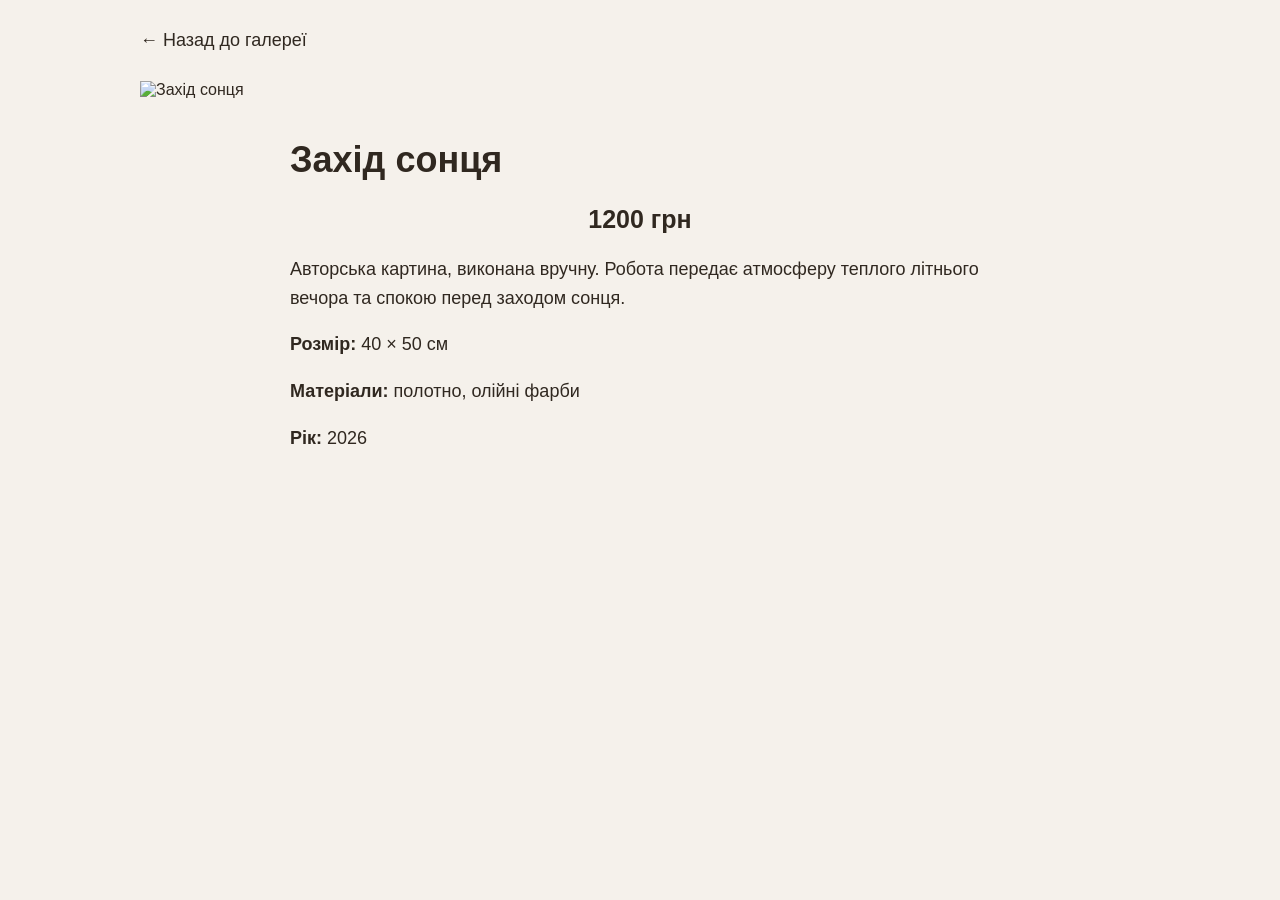
==== art1.html @ 03af876f "First version of art shop" ====
<!doctype html>
<html lang="uk">
  <head>
    <meta charset="UTF-8" />
    <meta name="viewport" content="width=device-width, initial-scale=1.0" />
    <title>Захід сонця</title>

    <link rel="stylesheet" href="style.css" />
  </head>

  <body>
    <main class="art-page">
      <a href="index.html" class="back">← Назад до галереї</a>

      <img class="big-art" src="images/art1.jpg" alt="Захід сонця" />

      <div class="art-info">
        <h1>Захід сонця</h1>

        <h2>1200 грн</h2>

        <p>
          Авторська картина, виконана вручну. Робота передає атмосферу теплого
          літнього вечора та спокою перед заходом сонця.
        </p>

        <p><b>Розмір:</b> 40 × 50 см</p>

        <p><b>Матеріали:</b> полотно, олійні фарби</p>

        <p><b>Рік:</b> 2026</p>
      </div>
    </main>
  </body>
</html>
---- style.css ----
body {
  margin: 0;
  font-family: Arial, sans-serif;
  background-color: #f5f1eb;
  color: #302820;
}

header {
  text-align: center;
  padding: 40px;
  background-color: #3f332a;
  color: white;
}

header h1 {
  margin: 0;
  font-size: 40px;
}

main {
  max-width: 1100px;
  margin: auto;
  padding: 40px;
}

h2 {
  text-align: center;
}

.gallery {
  display: flex;
  justify-content: center;
  gap: 30px;
  flex-wrap: wrap;
}

.art-card {
  width: 280px;
  background-color: white;
  padding: 15px;
  border-radius: 10px;
  cursor: pointer;

  transition: 0.3s;
}

.art-card:hover {
  transform: scale(1.05);
}

.art-card img {
  width: 100%;
  height: 300px;
  object-fit: cover;
  border-radius: 7px;
}

.art-card h3 {
  margin-bottom: 5px;
}

.art-card p {
  font-weight: bold;
}

.art-card {
  text-decoration: none;
  color: inherit;
}

.art-page {
  max-width: 1000px;
  margin: auto;
  padding: 30px;
}

.back {
  display: inline-block;
  margin-bottom: 30px;
  color: #302820;
  text-decoration: none;
  font-size: 18px;
}

.back:hover {
  text-decoration: underline;
}

.big-art {
  display: block;

  max-width: 100%;
  max-height: 85vh;

  margin: 0 auto;

  object-fit: contain;
}

.art-info {
  max-width: 700px;
  margin: 40px auto;
}

.art-info h1 {
  font-size: 36px;
}

.art-info h2 {
  font-size: 25px;
}

.art-info p {
  font-size: 18px;
  line-height: 1.6;
}

/* ===== АДАПТАЦІЯ ДЛЯ ТЕЛЕФОНІВ ===== */

@media (max-width: 600px) {
  header {
    padding: 25px 15px;
  }

  header h1 {
    font-size: 30px;
  }

  header p {
    font-size: 15px;
  }

  main {
    padding: 20px 15px;
  }

  .gallery {
    gap: 20px;
  }

  .art-card {
    width: 100%;
    max-width: 350px;
  }

  .art-card img {
    height: auto;
    max-height: 450px;
    object-fit: cover;
  }

  /* Сторінка окремої картини */

  .art-page {
    padding: 20px 15px;
  }

  .big-art {
    width: 100%;
    height: auto;
    max-height: 80vh;
    object-fit: contain;
  }

  .art-info {
    margin: 25px auto;
  }

  .art-info h1 {
    font-size: 28px;
  }

  .art-info h2 {
    font-size: 22px;
  }

  .art-info p {
    font-size: 16px;
    line-height: 1.5;
  }

  .back {
    font-size: 16px;
    margin-bottom: 20px;
  }
}
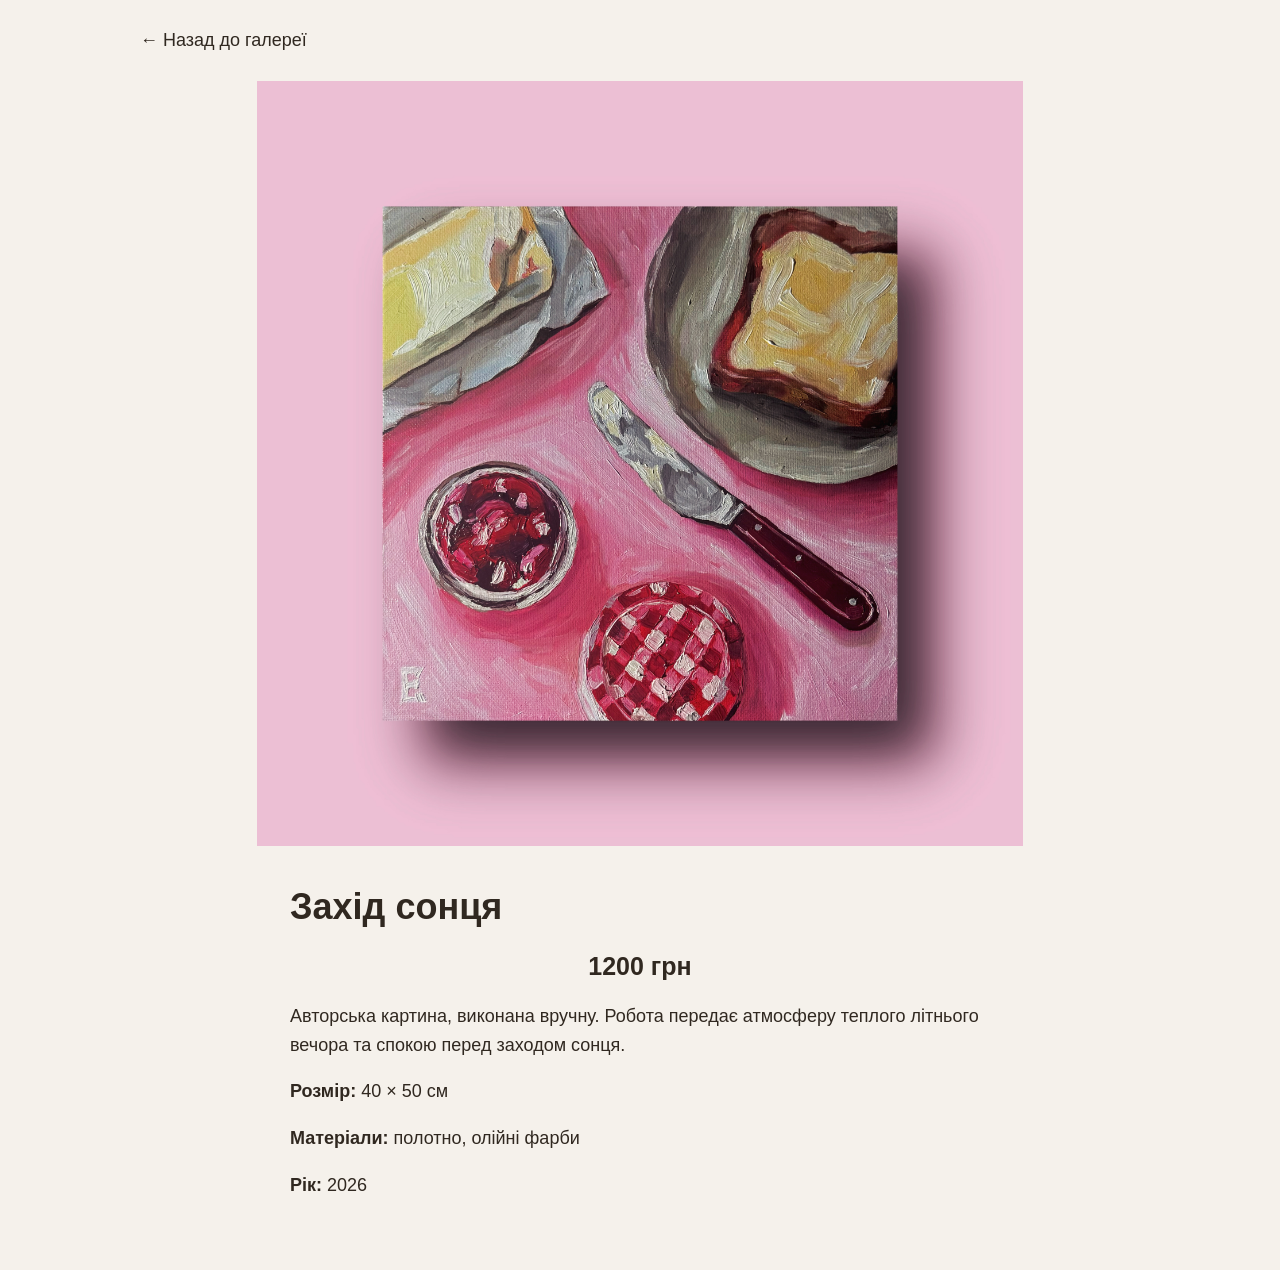
==== commit 52ff43b4: "Зміна2" ====
--- a/art1.html
+++ b/art1.html
@@ -12,7 +12,7 @@
     <main class="art-page">
       <a href="index.html" class="back">← Назад до галереї</a>
 
-      <img class="big-art" src="images/art1.jpg" alt="Захід сонця" />
+      <img class="big-art" src="images/art1.JPG" alt="Захід сонця" />
 
       <div class="art-info">
         <h1>Захід сонця</h1>
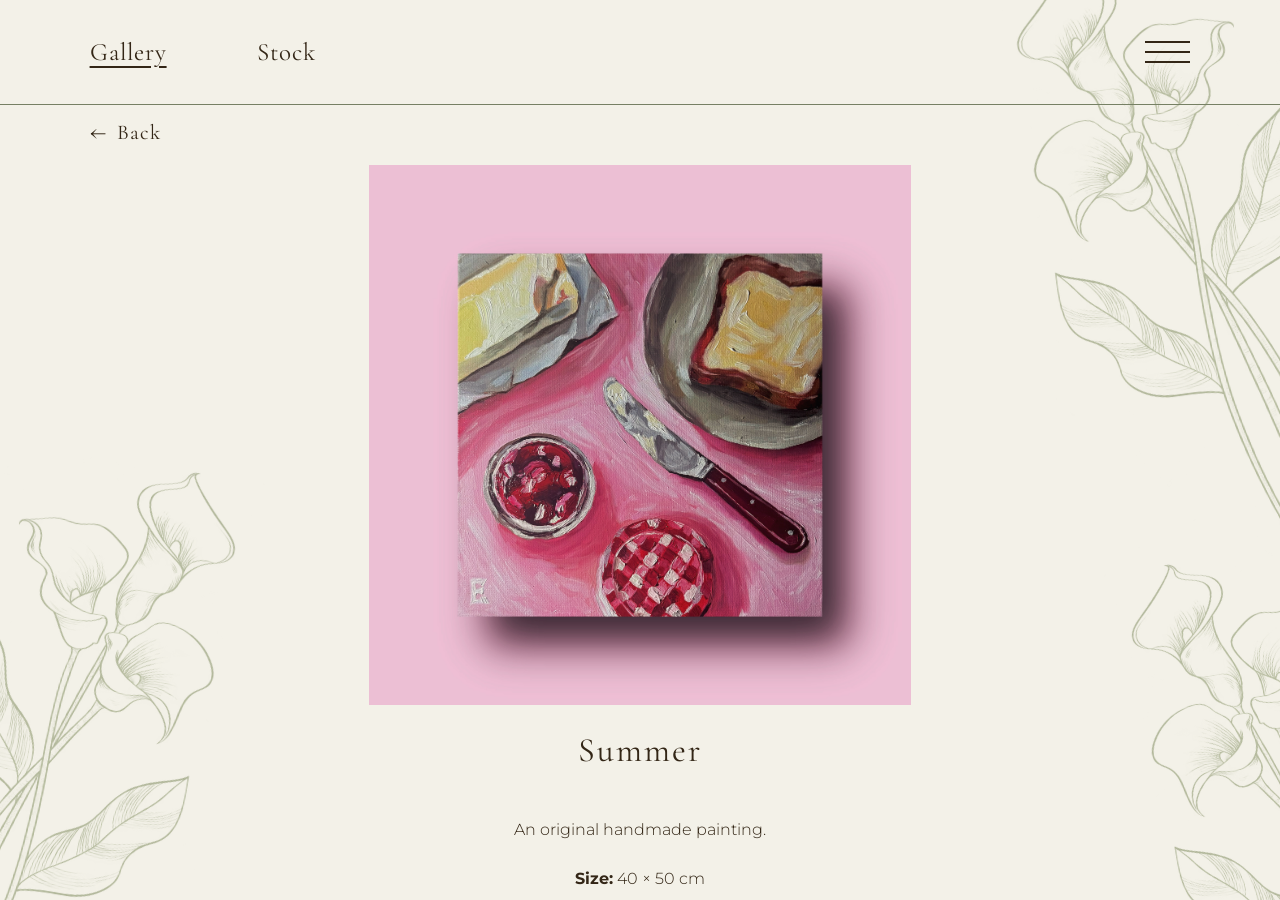
==== commit 4dea4fa7: "ВЕЛИКАЗМІНА-4" ====
--- a/art1.html
+++ b/art1.html
@@ -2,34 +2,111 @@
 <html lang="uk">
   <head>
     <meta charset="UTF-8" />
+
     <meta name="viewport" content="width=device-width, initial-scale=1.0" />
-    <title>Захід сонця</title>
+
+    <title>Art Gallery</title>
+
+    <link rel="preconnect" href="https://fonts.googleapis.com" />
+
+    <link rel="preconnect" href="https://fonts.gstatic.com" crossorigin />
+
+    <link
+      href="https://fonts.googleapis.com/css2?family=Cormorant+Garamond:wght@300;400;500&family=Montserrat:wght@300;400&display=swap"
+      rel="stylesheet"
+    />
 
     <link rel="stylesheet" href="style.css" />
   </head>
 
   <body>
-    <main class="art-page">
-      <a href="index.html" class="back">← Назад до галереї</a>
+    <!-- КВІТИ НА ФОНІ -->
+    <div class="background-flowers">
+      <img src="images/flowers.png" class="flower flower-top-right" alt="" />
+      <img src="images/flowers.png" class="flower flower-middle-right" alt="" />
+      <img src="images/flowers.png" class="flower flower-bottom-left" alt="" />
+    </div>
+    <!-- ВЕРХНЄ МЕНЮ -->
 
-      <img class="big-art" src="images/art1.JPG" alt="Захід сонця" />
+    <header class="header">
+      <nav class="navigation">
+        <a href="index.html" class="active" data-lang="gallery">Gallery</a>
+        <a href="stock.html" data-lang="stock">Stock</a>
+      </nav>
 
-      <div class="art-info">
-        <h1>Захід сонця</h1>
+      <!-- БОКОВЕ МЕНЮ -->
 
-        <h2>1200 грн</h2>
+      <div class="menu">
+        <input type="checkbox" id="menu-toggle" />
+
+        <label for="menu-toggle" class="menu-button">
+          <span></span>
+          <span></span>
+          <span></span>
+        </label>
+
+        <div class="side-menu">
+          <label for="menu-toggle" class="close-menu"> × </label>
+
+          <p class="menu-title">Author</p>
+
+          <p class="menu-text">Instagram:</p>
+
+          <a href="#" class="instagram"> @your.instagram </a>
+
+          <p class="language-title">Change language</p>
+
+          <div class="languages">
+            <button type="button" onclick="changeLanguage('ua')">UA</button>
+
+            <button type="button" onclick="changeLanguage('en')">US</button>
+          </div>
+        </div>
+      </div>
+    </header>
+
+    <!-- КНОПКА НАЗАД -->
+    <a href="index.html" class="back-button">
+      <span>←</span>
+      <span data-lang="back">Back</span>
+    </a>
+
+    <!-- СТОРІНКА КАРТИНИ -->
+
+    <main class="painting-page">
+      <div class="painting-container">
+        <img src="images/art1.JPG" alt="Літо" class="painting-image" />
+
+        <h1 class="painting-title" data-lang="art1-title">Літо</h1>
+
+        <div class="painting-description">
+          <p data-lang="art1-description">
+            Авторська картина, виконана вручну. Робота передає атмосферу теплого
+            літнього вечора та спокою.
+          </p>
+
+          <p>
+            <b data-lang="size">Розмір:</b>
+            40 × 50 <span data-lang="cm">cm</span>
+          </p>
+
+          <p>
+            <b data-lang="materials">Матеріали:</b>
+            <span data-lang="art1-materials">полотно, олійні фарби</span>
+          </p>
+
+          <p>
+            <b data-lang="price">Ціна:</b>
+            1200 <span data-lang="currency">UAH</span>
+          </p>
+        </div>
 
         <p>
-          Авторська картина, виконана вручну. Робота передає атмосферу теплого
-          літнього вечора та спокою перед заходом сонця.
+          <b data-lang="year">Рік:</b>
+          2026
         </p>
-
-        <p><b>Розмір:</b> 40 × 50 см</p>
-
-        <p><b>Матеріали:</b> полотно, олійні фарби</p>
-
-        <p><b>Рік:</b> 2026</p>
       </div>
     </main>
+    <script src="language.js"></script>
   </body>
 </html>
--- a/style.css
+++ b/style.css
@@ -1,186 +1,972 @@
+/* ========================================= */
+/*              ОСНОВНІ НАЛАШТУВАННЯ        */
+/* ========================================= */
+
+* {
+  box-sizing: border-box;
+}
+
+html,
 body {
   margin: 0;
-  font-family: Arial, sans-serif;
-  background-color: #f5f1eb;
-  color: #302820;
-}
-
-header {
+
+  width: 100%;
+  height: 100%;
+
+  overflow: hidden;
+}
+
+body {
+  background-color: #f3f1e8;
+
+  color: #332616;
+
+  font-family: "Montserrat", sans-serif;
+  font-weight: 300;
+
+  position: relative;
+}
+
+/* ========================================= */
+/*              КВІТИ НА ФОНІ               */
+/* ========================================= */
+
+.background-flowers {
+  position: fixed;
+
+  top: 0;
+  left: 0;
+
+  width: 100%;
+  height: 100%;
+
+  overflow: hidden;
+
+  pointer-events: none;
+
+  z-index: 1;
+}
+
+.flower {
+  position: absolute;
+
+  display: block;
+
+  opacity: 0.48;
+}
+
+/* Квітка справа зверху */
+
+.flower-top-right {
+  width: 430px;
+
+  top: -70px;
+  right: -115px;
+
+  transform: rotate(-8deg);
+}
+
+/* Квітка справа знизу */
+
+.flower-middle-right {
+  width: 400px;
+
+  right: -210px;
+  bottom: -220px;
+
+  transform: rotate(-10deg);
+}
+
+/* Квітка зліва знизу */
+
+.flower-bottom-left {
+  width: 430px;
+
+  left: -150px;
+  bottom: -170px;
+
+  transform: scaleX(-1) rotate(-10deg);
+}
+
+/* ========================================= */
+/*                  ШАПКА                   */
+/* ========================================= */
+
+.header {
+  width: 100%;
+  height: 105px;
+
+  display: flex;
+
+  align-items: center;
+  justify-content: space-between;
+
+  padding: 0 7%;
+
+  border-bottom: 1px solid #768064;
+
+  position: relative;
+
+  /*
+       Прозорий фон потрібен для того,
+       щоб квіти було видно в області меню.
+    */
+
+  background-color: transparent;
+
+  z-index: 100;
+}
+
+/* ========================================= */
+/*              GALLERY / STOCK             */
+/* ========================================= */
+
+.navigation {
+  display: flex;
+
+  align-items: center;
+
+  gap: 90px;
+}
+
+.navigation a {
+  color: #332616;
+
+  text-decoration: none;
+
+  font-family: "Cormorant Garamond", serif;
+
+  font-size: 25px;
+  font-weight: 400;
+
+  letter-spacing: 1px;
+
+  transition: opacity 0.2s ease;
+}
+
+.navigation a:hover {
+  opacity: 0.6;
+}
+
+/* Підкреслення активної сторінки */
+
+.navigation .active {
+  text-decoration: underline;
+
+  text-underline-offset: 6px;
+}
+
+/* ========================================= */
+/*                 КНОПКА ☰                 */
+/* ========================================= */
+
+.menu {
+  position: relative;
+
+  z-index: 10000;
+}
+
+/* checkbox нам не потрібно бачити */
+
+#menu-toggle {
+  display: none;
+}
+
+/* три лінії */
+
+.menu-button {
+  width: 45px;
+
+  display: flex;
+
+  flex-direction: column;
+
+  gap: 8px;
+
+  cursor: pointer;
+
+  position: relative;
+
+  z-index: 10001;
+}
+
+.menu-button span {
+  display: block;
+
+  width: 100%;
+  height: 2px;
+
+  background-color: #332616;
+}
+
+/* ========================================= */
+/*              БОКОВЕ МЕНЮ                 */
+/* ========================================= */
+
+.side-menu {
+  position: fixed;
+
+  top: 0;
+
+  /*
+       Поки меню закрите —
+       воно знаходиться за екраном.
+    */
+
+  right: -360px;
+
+  width: 300px;
+  height: 100vh;
+
+  padding: 100px 35px 40px;
+
+  /*
+       Напівпрозорий оливковий фон.
+    */
+
+  background-color: rgba(84, 81, 54, 0.78);
+
+  /*
+       Те, що знаходиться за меню,
+       трохи розмивається.
+    */
+
+  backdrop-filter: blur(4px);
+  -webkit-backdrop-filter: blur(4px);
+
+  color: #f5f1e8;
+
   text-align: center;
-  padding: 40px;
-  background-color: #3f332a;
-  color: white;
-}
-
-header h1 {
-  margin: 0;
-  font-size: 40px;
-}
-
-main {
-  max-width: 1100px;
-  margin: auto;
-  padding: 40px;
-}
-
-h2 {
+
+  /*
+       Найвищий шар сайту.
+    */
+
+  z-index: 99999;
+
+  transition: right 0.4s ease;
+
+  overflow-y: auto;
+}
+
+/* ВІДКРИТЕ МЕНЮ */
+
+#menu-toggle:checked ~ .side-menu {
+  right: 0;
+}
+
+/* ========================================= */
+/*             ХРЕСТИК ×                    */
+/* ========================================= */
+
+.close-menu {
+  position: absolute;
+
+  top: 25px;
+  right: 30px;
+
+  font-family: "Montserrat", sans-serif;
+
+  font-size: 35px;
+  font-weight: 200;
+
+  color: #ffffff;
+
+  cursor: pointer;
+}
+
+/* ========================================= */
+/*                AUTHOR                    */
+/* ========================================= */
+
+.menu-title {
+  margin: 0 0 35px;
+
+  font-family: "Cormorant Garamond", serif;
+
+  font-size: 34px;
+  font-weight: 400;
+
+  letter-spacing: 1px;
+}
+
+/* Instagram */
+
+.menu-text {
+  margin: 0 0 8px;
+
+  font-family: "Montserrat", sans-serif;
+
+  font-size: 15px;
+  font-weight: 300;
+}
+
+.instagram {
+  color: #ffffff;
+
+  text-decoration: none;
+
+  font-family: "Cormorant Garamond", serif;
+
+  font-size: 23px;
+  font-weight: 400;
+}
+
+.instagram:hover {
+  text-decoration: underline;
+}
+
+/* ========================================= */
+/*                 МОВА                     */
+/* ========================================= */
+
+.language-title {
+  margin-top: 55px;
+  margin-bottom: 15px;
+
+  font-family: "Cormorant Garamond", serif;
+
+  font-size: 24px;
+  font-weight: 400;
+}
+
+.languages {
+  display: flex;
+
+  align-items: center;
+  justify-content: center;
+
+  gap: 20px;
+}
+
+.languages button {
+  border: none;
+  background: none;
+
+  padding: 0;
+
+  color: #ffffff;
+
+  font-family: "Montserrat", sans-serif;
+  font-size: 20px;
+  font-weight: 300;
+
+  cursor: pointer;
+
+  transition:
+    transform 0.2s ease,
+    opacity 0.2s ease;
+}
+
+.languages button:hover {
+  transform: scale(1.12);
+  opacity: 0.7;
+}
+
+.languages a:hover {
+  transform: scale(1.12);
+}
+
+/* ========================================= */
+/*        ОБЛАСТЬ ПРОКРУТКИ ГАЛЕРЕЇ         */
+/* ========================================= */
+
+.gallery-scroll {
+  position: relative;
+
+  /*
+       Висота екрана мінус висота шапки.
+    */
+
+  height: calc(100vh - 105px);
+
+  overflow-y: auto;
+  overflow-x: hidden;
+
+  z-index: 2;
+
+  /*
+       Плавна прокрутка.
+    */
+
+  scroll-behavior: smooth;
+
+  /*
+       Firefox — ховаємо scrollbar.
+    */
+
+  scrollbar-width: none;
+}
+
+/* Chrome / Edge / Safari */
+
+.gallery-scroll::-webkit-scrollbar {
+  display: none;
+}
+
+/* ========================================= */
+/*                  ГАЛЕРЕЯ                 */
+/* ========================================= */
+
+.gallery {
+  width: 80%;
+
+  max-width: 1050px;
+
+  margin: 0 auto;
+
+  padding: 80px 0 120px;
+
+  display: grid;
+
+  grid-template-columns: repeat(2, minmax(0, 1fr));
+
+  column-gap: 150px;
+  row-gap: 85px;
+
+  position: relative;
+
+  z-index: 2;
+}
+
+/* ========================================= */
+/*               КАРТКА КАРТИНИ             */
+/* ========================================= */
+
+.art-card {
+  display: block;
+
+  min-width: 0;
+
+  color: #332616;
+
+  text-decoration: none;
+
   text-align: center;
-}
-
-.gallery {
-  display: flex;
-  justify-content: center;
-  gap: 30px;
-  flex-wrap: wrap;
-}
-
-.art-card {
-  width: 280px;
-  background-color: white;
-  padding: 15px;
-  border-radius: 10px;
-  cursor: pointer;
-
-  transition: 0.3s;
-}
-
-.art-card:hover {
-  transform: scale(1.05);
-}
+
+  position: relative;
+}
+
+/* Фото */
 
 .art-card img {
+  display: block;
+
   width: 100%;
-  height: 300px;
+  height: 360px;
+
   object-fit: cover;
-  border-radius: 7px;
-}
-
-.art-card h3 {
-  margin-bottom: 5px;
-}
+
+  border-radius: 18px;
+
+  transition:
+    transform 0.3s ease,
+    opacity 0.3s ease;
+}
+
+/* Наведення */
+
+.art-card:hover img {
+  transform: scale(1.015);
+}
+
+/* Назва картини */
 
 .art-card p {
-  font-weight: bold;
-}
-
-.art-card {
+  margin: 15px 0 0;
+
+  font-family: "Cormorant Garamond", serif;
+
+  font-size: 24px;
+  font-weight: 400;
+
+  letter-spacing: 1px;
+}
+
+/* ========================================= */
+/*          СТОРІНКА ОКРЕМОЇ КАРТИНИ        */
+/* ========================================= */
+
+.painting-page {
+  position: relative;
+
+  height: calc(100vh - 105px);
+
+  overflow-y: auto;
+  overflow-x: hidden;
+
+  padding: 70px 20px 120px;
+
+  z-index: 2;
+
+  scrollbar-width: none;
+}
+
+.painting-page::-webkit-scrollbar {
+  display: none;
+}
+
+/* Центральний блок */
+
+.painting-container {
+  position: relative;
+
+  width: 70%;
+  max-width: 800px;
+
+  margin: 0 auto;
+
+  text-align: center;
+
+  z-index: 2;
+}
+
+/* Велике фото */
+
+.painting-image {
+  display: block;
+
+  width: 100%;
+  max-height: 70vh;
+
+  object-fit: contain;
+
+  margin: 0 auto;
+
+  border-radius: 18px;
+}
+
+/* Назва */
+
+.painting-title {
+  margin: 25px 0 40px;
+
+  font-family: "Cormorant Garamond", serif;
+
+  font-size: 34px;
+  font-weight: 400;
+
+  letter-spacing: 2px;
+}
+
+/* Опис */
+
+.painting-description {
+  width: 80%;
+
+  max-width: 600px;
+
+  margin: 0 auto;
+
+  font-family: "Montserrat", sans-serif;
+
+  font-size: 16px;
+  font-weight: 300;
+
+  line-height: 1.8;
+}
+
+.painting-description p {
+  margin: 17px 0;
+}
+
+/* Рік */
+
+.painting-year {
+  margin-top: 55px;
+
+  font-family: "Cormorant Garamond", serif;
+
+  font-size: 25px;
+  font-weight: 400;
+
+  letter-spacing: 2px;
+}
+
+/* =========================================
+   ОДНАКОВИЙ ВИГЛЯД УСІХ СТОРІНОК КАРТИН
+========================================= */
+
+.painting-page {
+  height: calc(100vh - 105px);
+
+  overflow-y: auto;
+  overflow-x: hidden;
+
+  padding: 60px 20px 100px;
+
+  position: relative;
+  z-index: 2;
+
+  scrollbar-width: none;
+}
+
+.painting-page::-webkit-scrollbar {
+  display: none;
+}
+
+.painting-container {
+  width: 100%;
+  max-width: 800px;
+
+  margin: 0 auto;
+
+  text-align: center;
+}
+
+/* САМА КАРТИНА */
+
+.painting-image {
+  display: block;
+
+  width: auto;
+  max-width: 650px;
+
+  height: auto;
+  max-height: 540px;
+
+  margin: 0 auto;
+
+  object-fit: contain;
+
+  border-radius: 0;
+}
+
+/* НАЗВА */
+
+.painting-title {
+  margin: 25px 0 45px;
+
+  font-family: "Cormorant Garamond", serif;
+
+  font-size: 34px;
+  font-weight: 400;
+
+  letter-spacing: 2px;
+}
+
+/* ОПИС */
+
+.painting-description {
+  width: 100%;
+  max-width: 650px;
+
+  margin: 0 auto;
+
+  font-family: "Montserrat", sans-serif;
+
+  font-size: 16px;
+  font-weight: 300;
+
+  line-height: 1.8;
+
+  text-align: center;
+}
+
+.painting-description p {
+  margin: 20px 0;
+}
+
+/* РІК */
+
+.painting-year {
+  margin-top: 50px;
+
+  font-family: "Cormorant Garamond", serif;
+
+  font-size: 23px;
+  font-weight: 400;
+
+  letter-spacing: 2px;
+} /* =========================================
+   ОДНАКОВИЙ ВИГЛЯД УСІХ СТОРІНОК КАРТИН
+========================================= */
+
+.painting-page {
+  height: calc(100vh - 105px);
+
+  overflow-y: auto;
+  overflow-x: hidden;
+
+  padding: 60px 20px 100px;
+
+  position: relative;
+  z-index: 2;
+
+  scrollbar-width: none;
+}
+
+.painting-page::-webkit-scrollbar {
+  display: none;
+}
+
+.painting-container {
+  width: 100%;
+  max-width: 800px;
+
+  margin: 0 auto;
+
+  text-align: center;
+}
+
+/* САМА КАРТИНА */
+
+.painting-image {
+  display: block;
+
+  width: auto;
+  max-width: 650px;
+
+  height: auto;
+  max-height: 540px;
+
+  margin: 0 auto;
+
+  object-fit: contain;
+
+  border-radius: 0;
+}
+
+/* НАЗВА */
+
+.painting-title {
+  margin: 25px 0 45px;
+
+  font-family: "Cormorant Garamond", serif;
+
+  font-size: 34px;
+  font-weight: 400;
+
+  letter-spacing: 2px;
+}
+
+/* ОПИС */
+
+.painting-description {
+  width: 100%;
+  max-width: 650px;
+
+  margin: 0 auto;
+
+  font-family: "Montserrat", sans-serif;
+
+  font-size: 16px;
+  font-weight: 300;
+
+  line-height: 1.8;
+
+  text-align: center;
+}
+
+.painting-description p {
+  margin: 20px 0;
+}
+
+/* РІК */
+
+.painting-year {
+  margin-top: 50px;
+
+  font-family: "Cormorant Garamond", serif;
+
+  font-size: 23px;
+  font-weight: 400;
+
+  letter-spacing: 2px;
+}
+
+/* Кнопка Back */
+.back-button {
+  position: fixed;
+  top: 120px;
+  left: 7%;
+
+  display: inline-flex;
+  align-items: center;
+  gap: 10px;
+
+  color: #332616;
   text-decoration: none;
-  color: inherit;
-}
-
-.art-page {
-  max-width: 1000px;
-  margin: auto;
-  padding: 30px;
-}
-
-.back {
-  display: inline-block;
-  margin-bottom: 30px;
-  color: #302820;
-  text-decoration: none;
-  font-size: 18px;
-}
-
-.back:hover {
-  text-decoration: underline;
-}
-
-.big-art {
-  display: block;
-
-  max-width: 100%;
-  max-height: 85vh;
-
-  margin: 0 auto;
-
-  object-fit: contain;
-}
-
-.art-info {
-  max-width: 700px;
-  margin: 40px auto;
-}
-
-.art-info h1 {
-  font-size: 36px;
-}
-
-.art-info h2 {
+
+  font-family: "Cormorant Garamond", serif;
+  font-size: 21px;
+  font-weight: 400;
+  letter-spacing: 1px;
+
+  z-index: 50;
+
+  transition: opacity 0.2s ease;
+}
+
+.back-button span:first-child {
   font-size: 25px;
-}
-
-.art-info p {
-  font-size: 18px;
-  line-height: 1.6;
-}
-
-/* ===== АДАПТАЦІЯ ДЛЯ ТЕЛЕФОНІВ ===== */
-
-@media (max-width: 600px) {
-  header {
-    padding: 25px 15px;
-  }
-
-  header h1 {
-    font-size: 30px;
-  }
-
-  header p {
-    font-size: 15px;
-  }
-
-  main {
-    padding: 20px 15px;
+  line-height: 1;
+}
+
+.back-button:hover {
+  color: #332616;
+  opacity: 0.6;
+}
+
+.back-button:hover span:first-child {
+  transform: translateX(-4px);
+}
+
+/* ========================================= */
+/*                 ТЕЛЕФОН                  */
+/* ========================================= */
+
+@media (max-width: 650px) {
+  /* ---------- ШАПКА ---------- */
+
+  .header {
+    height: 75px;
+
+    padding: 0 20px;
+  }
+
+  /* Gallery / Stock */
+
+  .navigation {
+    gap: 30px;
+  }
+
+  .navigation a {
+    font-size: 18px;
+  }
+
+  /* ---------- ☰ ---------- */
+
+  .menu-button {
+    width: 32px;
+
+    gap: 6px;
+  }
+
+  .menu-button span {
+    height: 1.5px;
+  }
+
+  /* ---------- БОКОВЕ МЕНЮ ---------- */
+
+  .side-menu {
+    width: 70%;
+    max-width: 280px;
+
+    right: -100%;
+
+    padding: 90px 25px 30px;
+  }
+
+  #menu-toggle:checked ~ .side-menu {
+    right: 0;
+  }
+
+  .menu-title {
+    font-size: 29px;
+  }
+
+  .instagram {
+    font-size: 21px;
+  }
+
+  .language-title {
+    font-size: 21px;
+
+    margin-top: 45px;
+  }
+
+  /* ---------- ГАЛЕРЕЯ ---------- */
+
+  .gallery-scroll {
+    height: calc(100vh - 75px);
   }
 
   .gallery {
-    gap: 20px;
-  }
-
-  .art-card {
+    width: 88%;
+
+    padding: 45px 0 90px;
+
+    grid-template-columns: repeat(2, minmax(0, 1fr));
+
+    column-gap: 25px;
+    row-gap: 50px;
+  }
+
+  /* Фото */
+
+  .art-card img {
+    height: 210px;
+
+    border-radius: 12px;
+  }
+
+  .art-card p {
+    margin-top: 10px;
+
+    font-size: 17px;
+  }
+
+  /* ---------- КВІТИ ---------- */
+
+  .flower-top-right {
+    width: 240px;
+
+    top: -20px;
+    right: -105px;
+  }
+
+  .flower-middle-right {
+    width: 250px;
+
+    right: -140px;
+    bottom: -90px;
+  }
+
+  .flower-bottom-left {
+    width: 260px;
+
+    left: -145px;
+    bottom: -100px;
+  }
+
+  /* ---------- СТОРІНКА КАРТИНИ ---------- */
+
+  .painting-page {
+    height: calc(100vh - 75px);
+
+    padding: 40px 15px 90px;
+  }
+
+  .painting-container {
     width: 100%;
-    max-width: 350px;
-  }
-
-  .art-card img {
-    height: auto;
-    max-height: 450px;
-    object-fit: cover;
-  }
-
-  /* Сторінка окремої картини */
-
-  .art-page {
-    padding: 20px 15px;
-  }
-
-  .big-art {
+  }
+
+  .painting-image {
     width: 100%;
-    height: auto;
-    max-height: 80vh;
-    object-fit: contain;
-  }
-
-  .art-info {
-    margin: 25px auto;
-  }
-
-  .art-info h1 {
+
+    max-height: 65vh;
+
+    border-radius: 12px;
+  }
+
+  .painting-title {
+    margin: 20px 0 30px;
+
     font-size: 28px;
   }
 
-  .art-info h2 {
+  .painting-description {
+    width: 90%;
+
+    font-size: 14px;
+
+    line-height: 1.7;
+  }
+
+  .painting-year {
+    margin-top: 40px;
+
     font-size: 22px;
   }
-
-  .art-info p {
-    font-size: 16px;
-    line-height: 1.5;
-  }
-
-  .back {
-    font-size: 16px;
-    margin-bottom: 20px;
-  }
-}
+}
